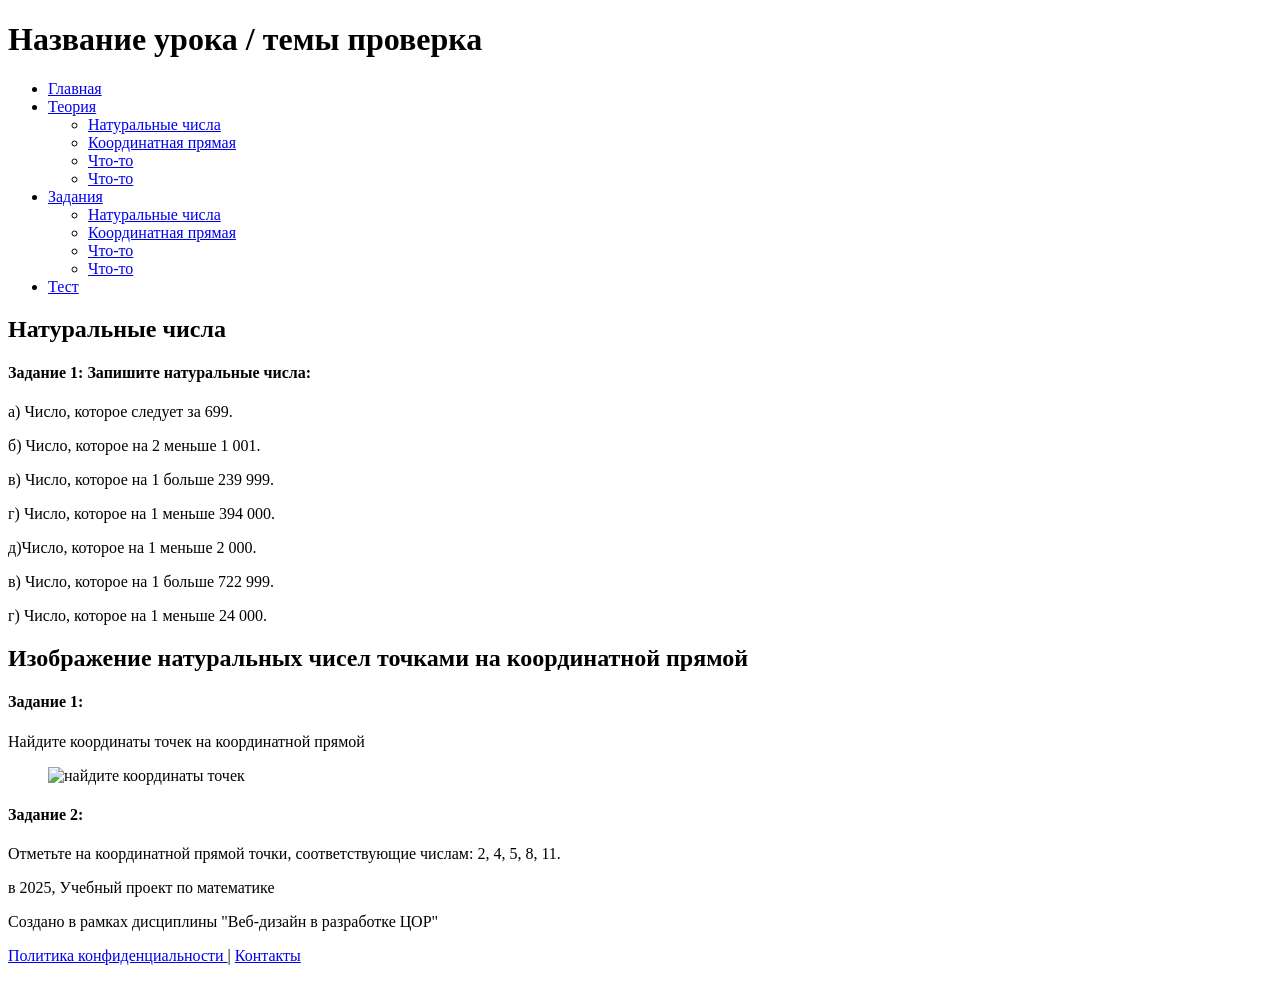
==== tasks.html @ 8c7a0194 "Add files via upload" ====
<!DOCTYPE html>
<html lang="ru">
<head>
	<meta charset="UTF-8">
	<meta name="viewport" content="width=device-width, initial-scale=1.0">
	<title>Моя тема шаг за шагом к 5</title>
	<link rel="stylesheet" href="стиль.css">
</head>
<body> 
	<div class="container">
	<header>
	<h1>Название урока / темы проверка</h1>
		<nav>
			<ul class="menu">
<li><a href="index.html">Главная</a></li>
<li class="dropdown"><a href="theory.html">Теория</a>
                <ul class="dropdown-content">
                    <li><a href="theory1.html">Натуральные числа</a></li>
                    <li><a href="theory2.html">Координатная прямая</a></li>
                    <li><a href="#">Что‑то</a></li>
                    <li><a href="#">Что‑то</a></li>
                </ul>
				</li>
<li class="dropdown"><a href="tasks.html" class="active">Задания</a>
<ul class="dropdown-content">
                    <li><a href="tasks1.html">Натуральные числа</a></li>
                    <li><a href="tasks2.html">Координатная прямая</a></li>
                    <li><a href="#">Что‑то</a></li>
                    <li><a href="#">Что‑то</a></li>
                </ul>
				</li>
<li><a href="#">Тест</a></li>
</ul>
		</nav>
	</header>
<main>
<section>
	<h2>Натуральные числа</h2>
		<div class="task">
			<h4>Задание 1: Запишите натуральные числа:</h4> 
			<p>а) Число, которое следует за 699.</p>
			<p>б) Число, которое на 2 меньше 1 001.</p>
			<p>в) Число, которое на 1 больше 239 999.</p>
			<p>г) Число, которое на 1 меньше 394 000.</p>
			<p>д)Число, которое на 1 меньше 2 000.</p>
			<p>в) Число, которое на 1 больше 722 999.</p>
			<p>г) Число, которое на 1 меньше 24 000.</p>
		</div>
</section>

<section>
	<h2>Изображение натуральных чисел точками на координатной прямой</h2>
	<div class="task">
		<h4>Задание 1: </h4>
		<p>Найдите координаты точек на координатной прямой</p> 
		<figure>
			<img src="https://gdz-spishy.ru/reshebniki/matematika/6/dorofeev/zad/14.png"
			text=Образовательная+иллюстрация" alt="найдите координаты точек"
			width="727" height="217">
		</figure>
	</div>
	<div class="task">
		<h4>Задание 2: </h4> 
		<p>Отметьте на координатной прямой точки, соответствующие числам: 2, 4, 5, 8, 11.</p> 
	</div>
</section>
</div>
<footer>
		<div class="footer-content">
			<p> в 2025, Учебный проект по математике </p>
			<p> Создано в рамках дисциплины "Веб-дизайн в разработке ЦОР"</p> 
			<p> <a href="#">Политика конфиденциальности </a> | <a href="#">Контакты</a></p>
		</div>
		</footer>
</main>
</body> 
</html>
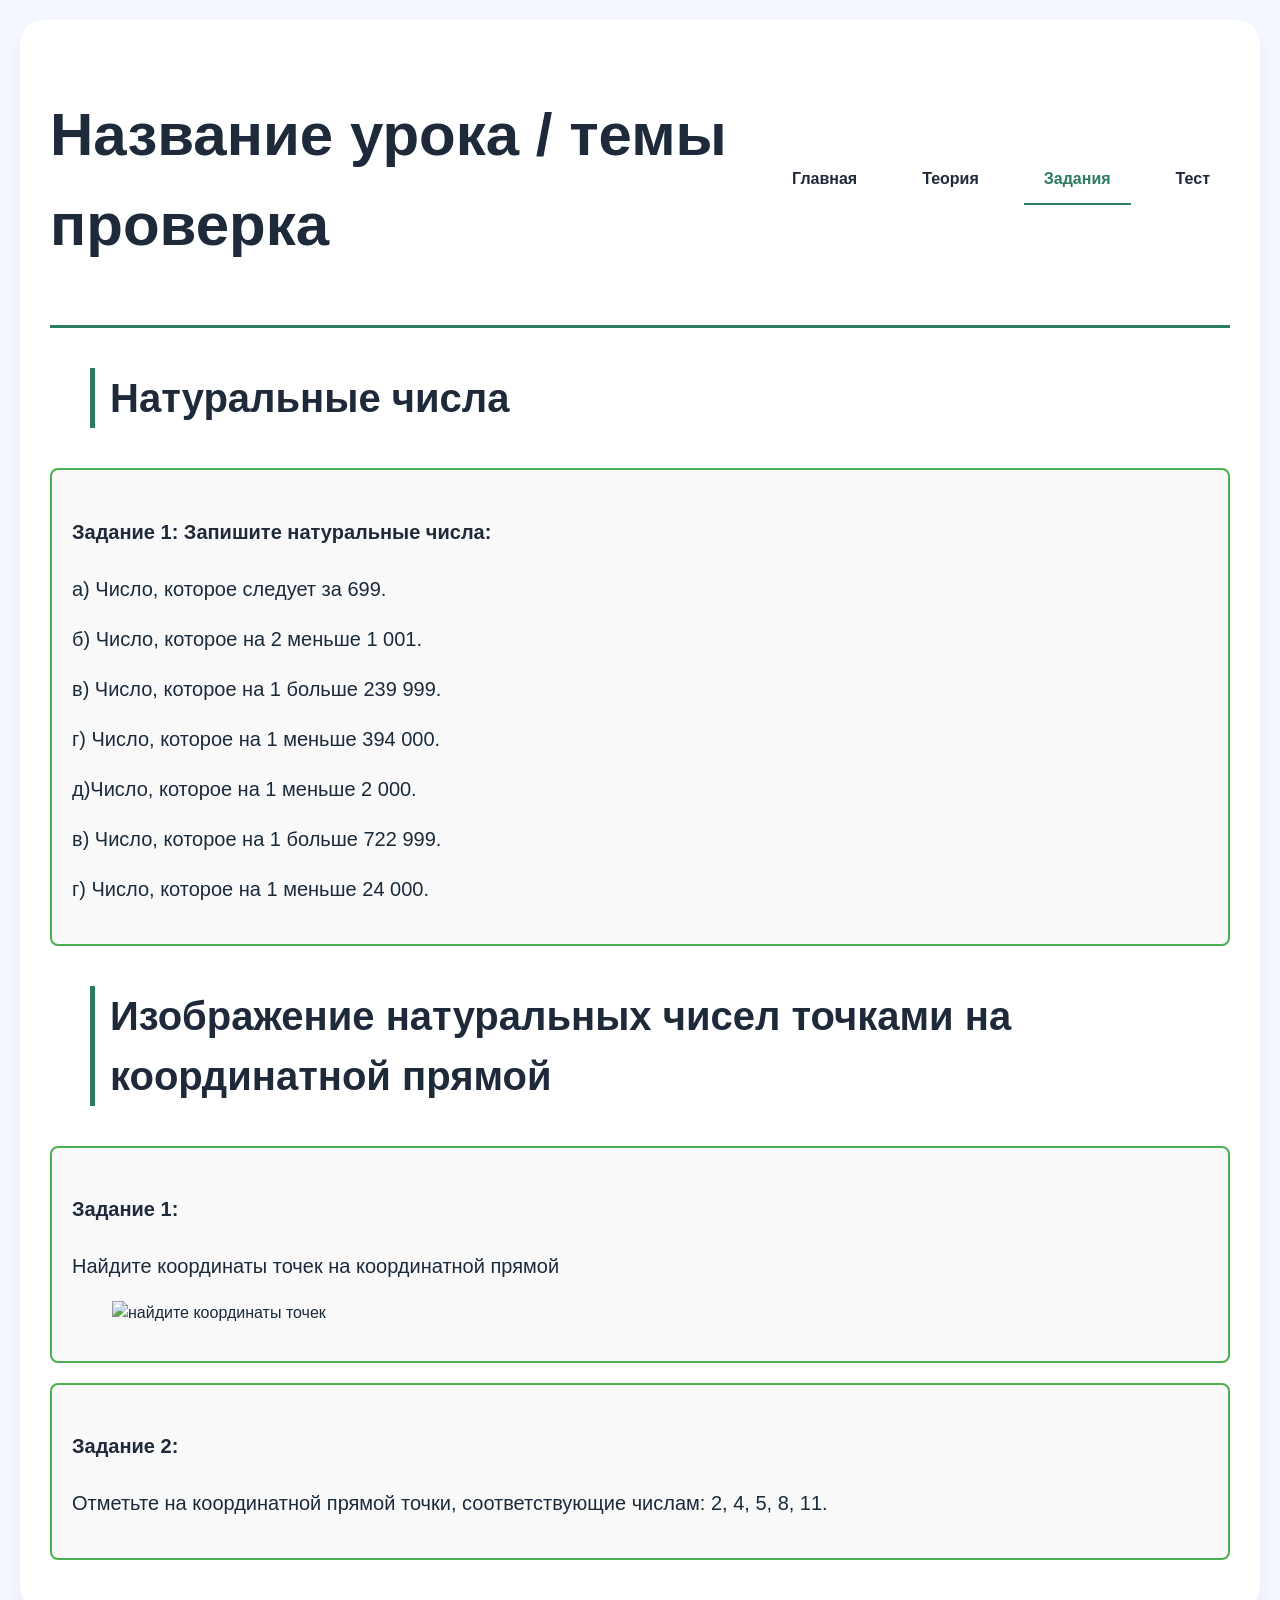
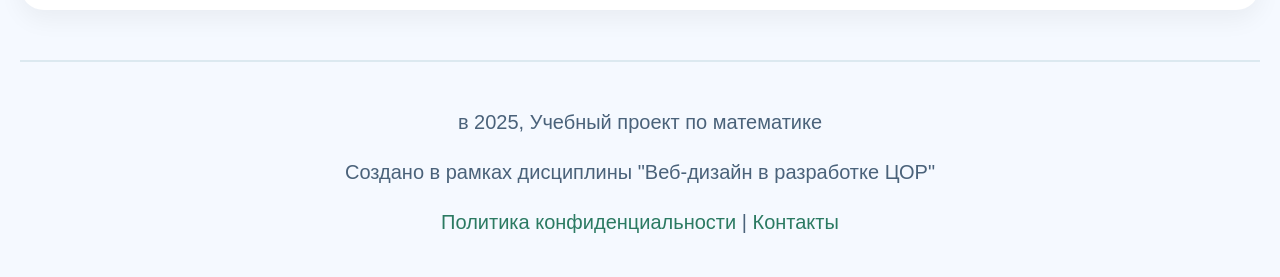
==== commit 7a8e1193: "Add files via upload" ====
--- a/tasks.html
+++ b/tasks.html
@@ -4,7 +4,7 @@
 	<meta charset="UTF-8">
 	<meta name="viewport" content="width=device-width, initial-scale=1.0">
 	<title>Моя тема шаг за шагом к 5</title>
-	<link rel="stylesheet" href="стиль.css">
+	<link rel="stylesheet" href="style.css">
 </head>
 <body> 
 	<div class="container">
--- a/style.css
+++ b/style.css
@@ -0,0 +1,217 @@
+body {
+	font-family: 'Segoe UI', Roboto, Arial, sans-serif;
+    line-height: 1.5;
+    color: #1a2a3a;
+    background-color: #f5f9ff;
+    margin: 0;
+    padding: 20px;
+}
+.container {
+max-width: 1200px;
+margin: 0 auto;
+background: white;
+border-radius: 24px;
+padding: 30px;
+box-shadow: 0 10px 25px rgba(0,0,0,0.05);
+}
+header {
+	display: flex;
+	justify-content: space-between;
+	align-items: center;
+	border-bottom: 3px solid #2b7a62;
+	padding-bottom: 15px;
+	margin-bottom: 30px
+}
+nav ul {
+	display: flex;
+	gap:25px;
+	list-style: none;
+}
+nav a {
+	text-decoration: none;
+	color: #1e2a3a;
+	font-weight: bold;
+}
+h1 {
+	color: #1e2a3a;
+	font-size: 60px;
+}
+h2 {
+	color: #1e2a3a;
+	border-left: 5px solid #2b7a62;
+	padding-left: 15px;
+	margin: 40px;
+	font-size: 40px;
+}
+p {
+	margin-bottom: 20px;
+	font-size: 20px;
+}
+.cards-grid {
+    display: flex;
+    flex-wrap: wrap;
+    gap: 10px;
+    justify-content: center;
+}
+.card {
+    background: #ffffff;
+    border: 1px solid #e0eef4;
+    border-radius: 20px;
+    padding: 20px;
+    flex: 1 1 250px;
+    transition: 0.2s;
+	text-align: center
+}
+.center-image {
+  text-align: center;
+}
+h4 {
+	color: #1e2a3a;
+	font-size: 20px;
+}
+h3 {
+	color: #1e2a3a;
+	font-size: 30px;
+	text-align: center
+}
+.task {
+  border: 2px solid #4CAF50;
+  padding: 20px;
+  margin: 20px 0;
+  background-color: #f9f9f9;
+  border-radius: 8px;
+}
+@media (max-width: 768px){
+	.container {padding:40px}
+	header {
+		flex-direction: column;
+		text-align: center;
+		gap: 15px;
+	}
+	nav ul {
+		flex-direction: column;
+		gap: 10px;
+		align-items: center;
+	}
+	.cards-grid {
+		flex-direction: column;
+		align-items: stretch;
+	}
+		.card{
+			flex:1 1 auto;
+		}
+}
+@media (max-width: 480px){
+	body{padding:40px}
+	.container {padding:15px} 
+	h1 {font-size: 1rem}
+	h2 {font-size: 1rem}
+	p {font-size: 10px}
+	img {
+		max-width: 100%;
+		height: auto;
+	}
+}
+.form-group {
+margin-bottom: 20px;
+}
+label {
+display: block;
+font-weight: bold;
+margin-bottom: 8px;
+color: #1e4a6e;
+}
+input[type="text"],
+textarea {
+width: 100%;
+padding: 10px;
+border: 1px solid #ccdce8;
+border-radius: 12px;
+font-family: inherit;
+}
+.radio-group, .checkbox-group {
+display: flex;
+gap: 20px;
+flex-wrap: wrap;
+}
+.radio-group label, .checkbox-group label {
+font-weight: normal;
+display: inline-flex;
+align-items: center;
+gap: 6px;
+}
+button {
+background-color: #2b7a62;
+color: white;
+border: none;
+padding: 12px 28px;
+border-radius: 40px;
+font-weight: bold;
+cursor: pointer;
+}
+button:hover {
+background-color: #1e5a48;
+}
+@media (max-width: 768px) {
+ .radio-group, .checkbox-group {
+ flex-direction: column;
+ gap: 8px;
+ }
+}
+nav a.active {
+ border-bottom: 2px solid #2b7a62;
+ color: #2b7a62;
+}
+footer {
+	margin-top: 50px; 
+	padding-top: 25px;
+	border-top: 2px solid #dce9f0;
+	text-align: center;
+	color: #4a627a;
+}
+footer a {
+color: #2b7a62;
+text-decoration: none;
+}
+a:focus, button:focus, input:focus {
+ outline: 2px solid #2b7a62;
+ outline-offset: 3px;
+}
+.menu {
+    list-style-type: none;
+    display: flex;
+}
+
+.menu > li {
+    position: relative;
+}
+
+.menu a {
+    display: block;
+   
+    text-decoration: none;
+    padding: 12px 20px;
+}
+
+.dropdown:hover .dropdown-content {
+    display: block;
+}
+
+.dropdown-content {
+    display: none;
+    position: absolute;
+    background-color: #f9f9f9;
+    min-width: 200px;
+    box-shadow: 0px 8px 16px 0px rgba(0,0,0,0.2);
+    z-index: 1;
+}
+
+.dropdown-content a {
+    color: black;
+    padding: 10px 15px;
+    border-bottom: 1px solid #ddd;
+}
+
+.dropdown-content a:hover {
+    background-color: #ddd;
+}
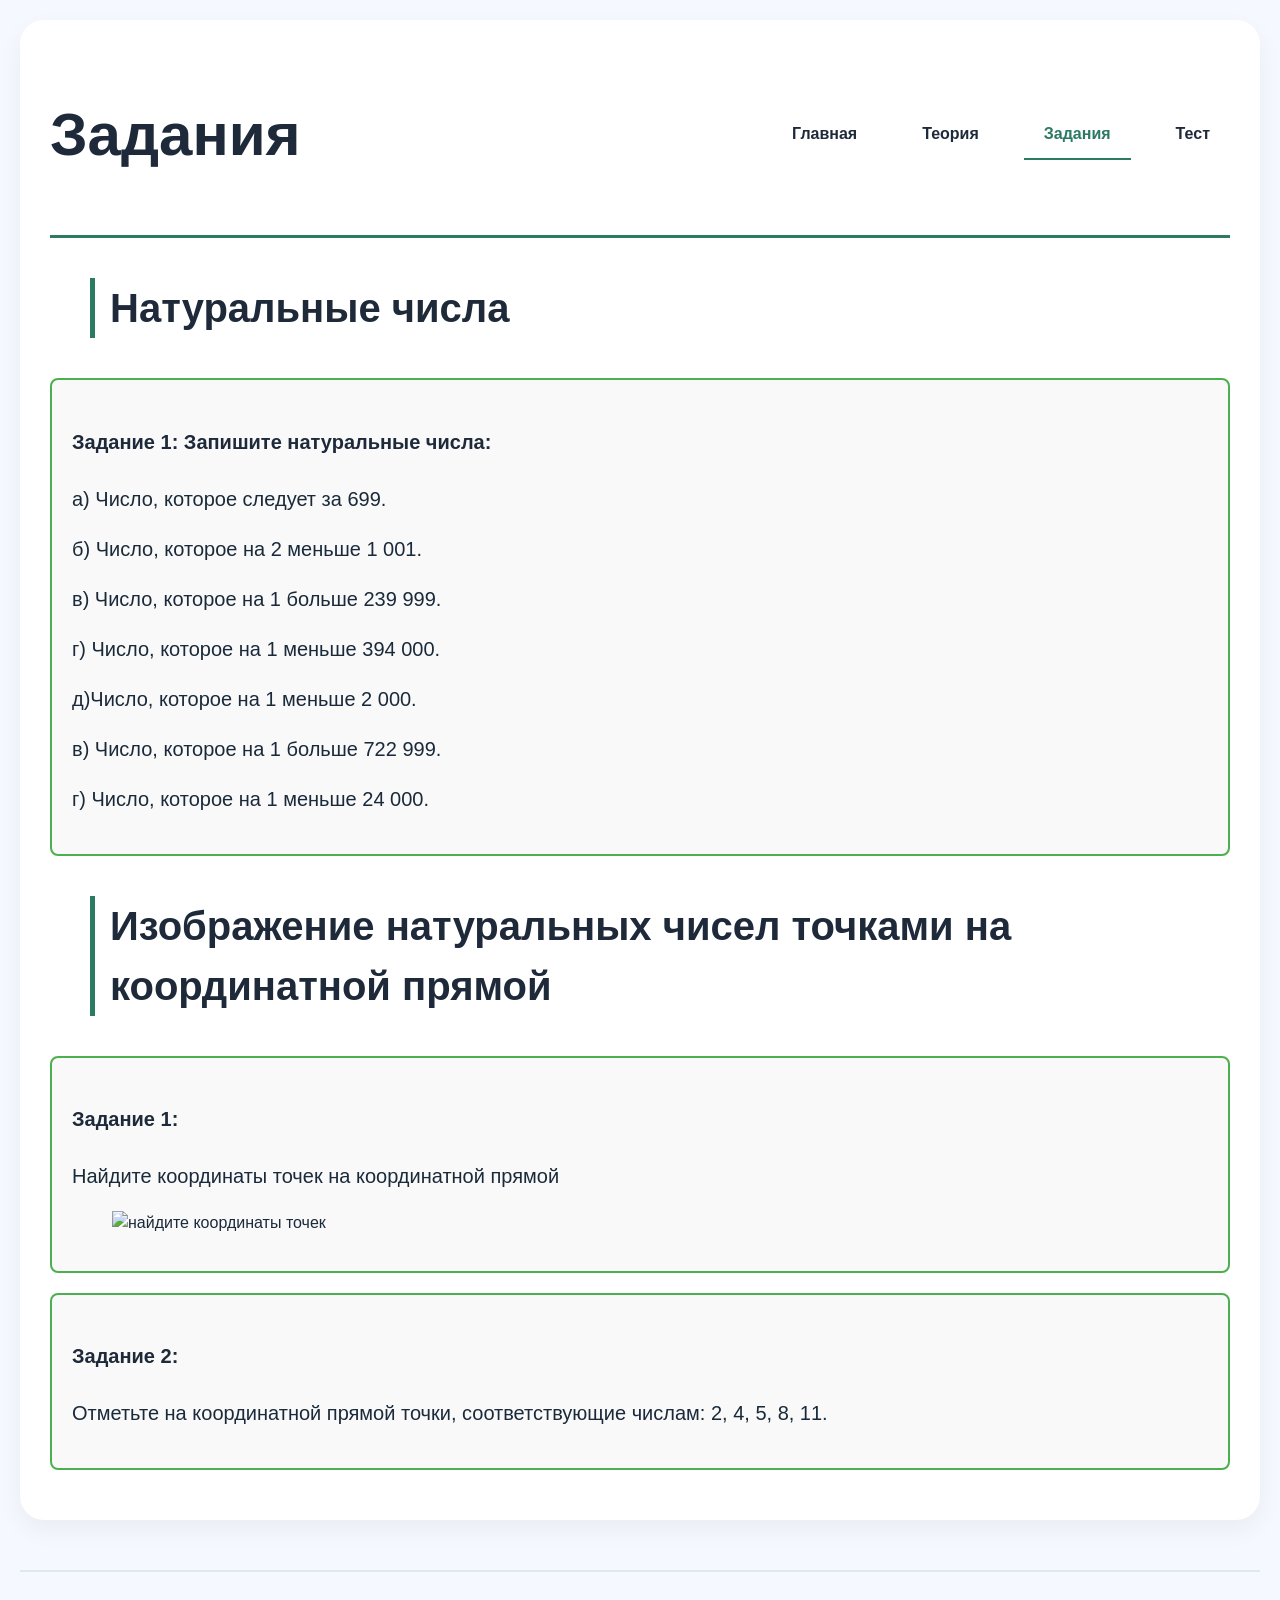
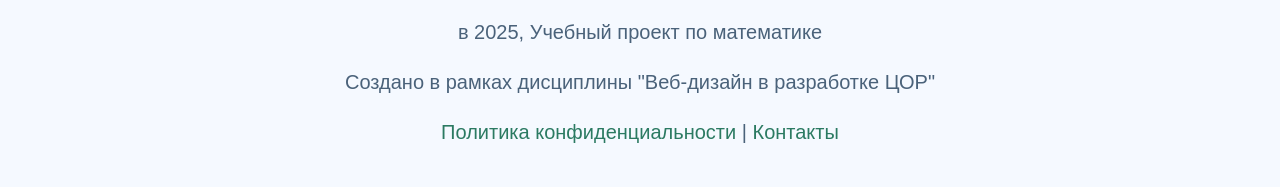
==== commit 3a0777ef: "Add files via upload" ====
--- a/tasks.html
+++ b/tasks.html
@@ -9,7 +9,7 @@
 <body> 
 	<div class="container">
 	<header>
-	<h1>Название урока / темы проверка</h1>
+	<h1>Задания</h1>
 		<nav>
 			<ul class="menu">
 <li><a href="index.html">Главная</a></li>
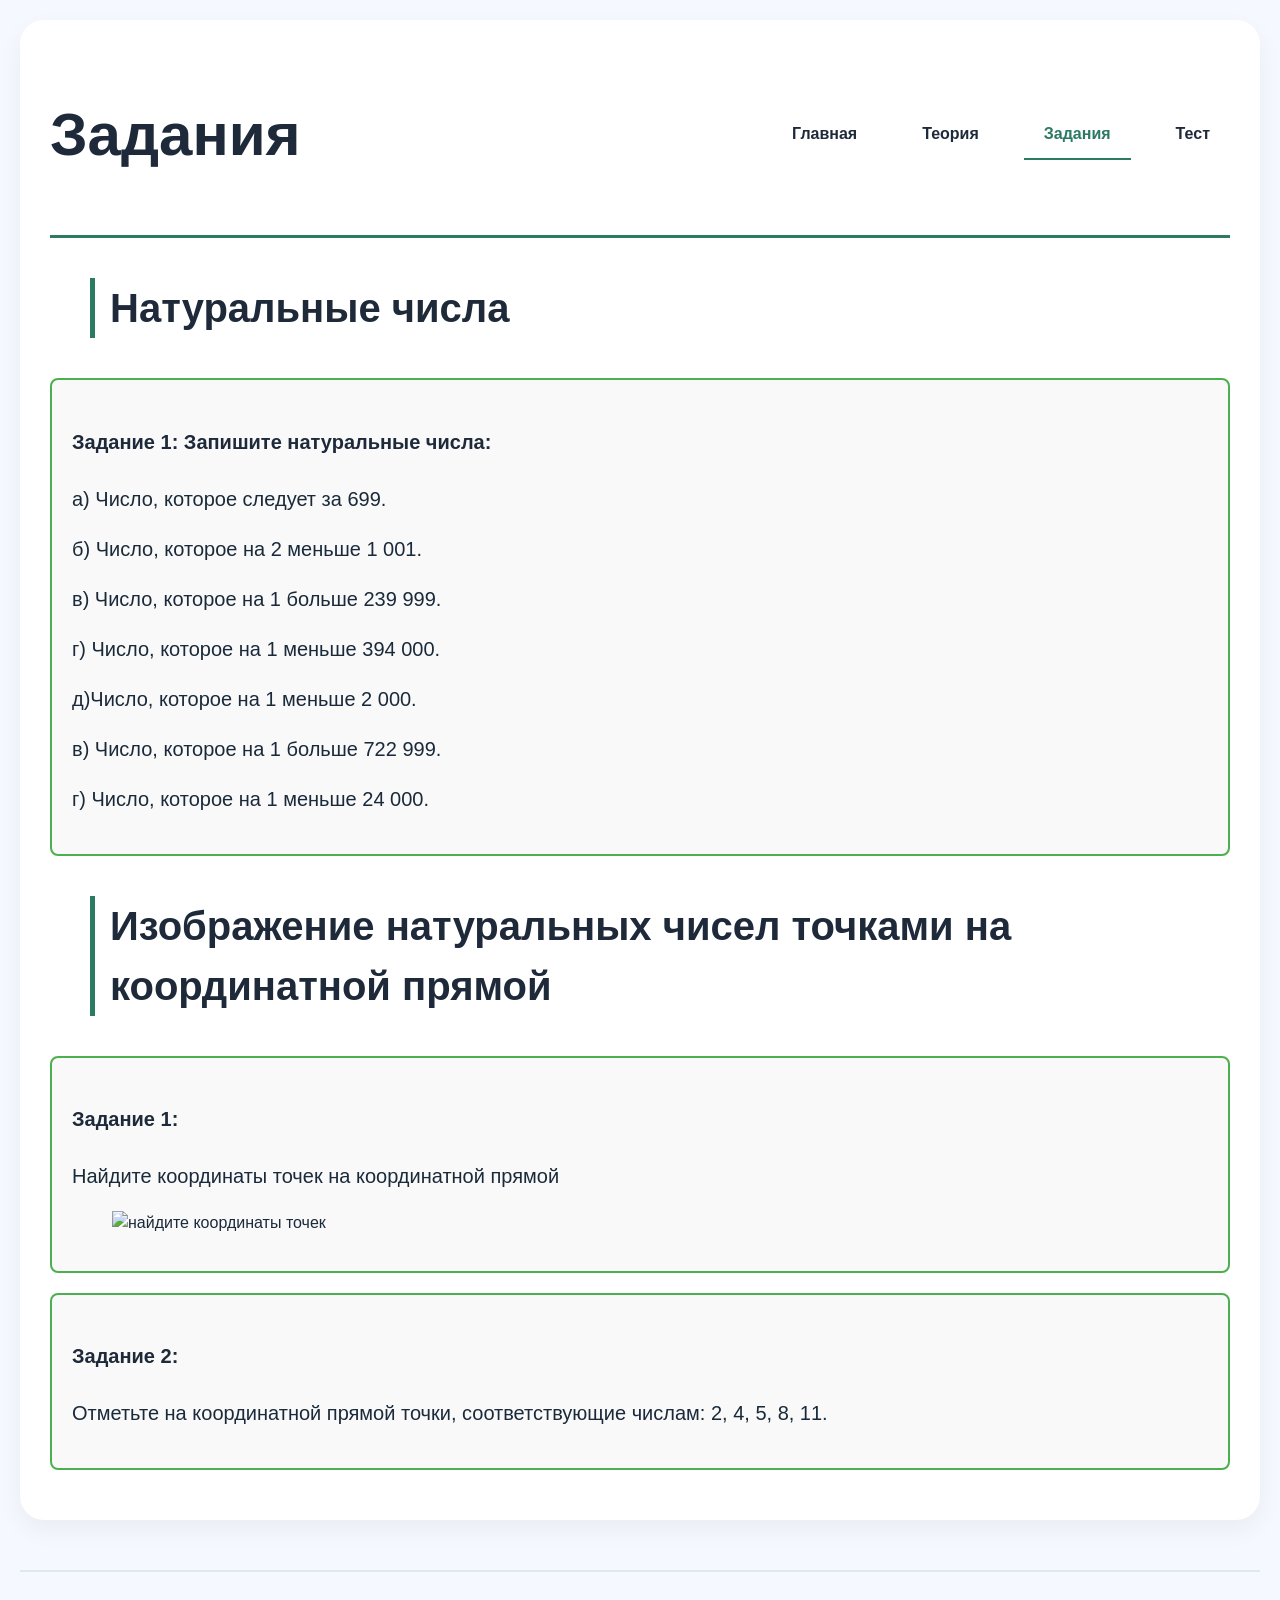
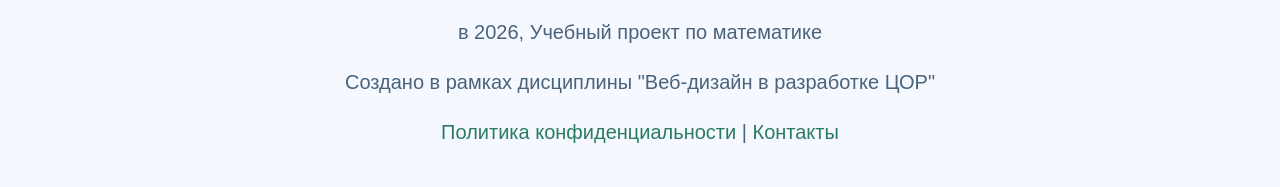
==== commit 1ff90c4f: "Add files via upload" ====
--- a/tasks.html
+++ b/tasks.html
@@ -67,7 +67,7 @@
 </div>
 <footer>
 		<div class="footer-content">
-			<p> в 2025, Учебный проект по математике </p>
+			<p> в 2026, Учебный проект по математике </p>
 			<p> Создано в рамках дисциплины "Веб-дизайн в разработке ЦОР"</p> 
 			<p> <a href="#">Политика конфиденциальности </a> | <a href="#">Контакты</a></p>
 		</div>
